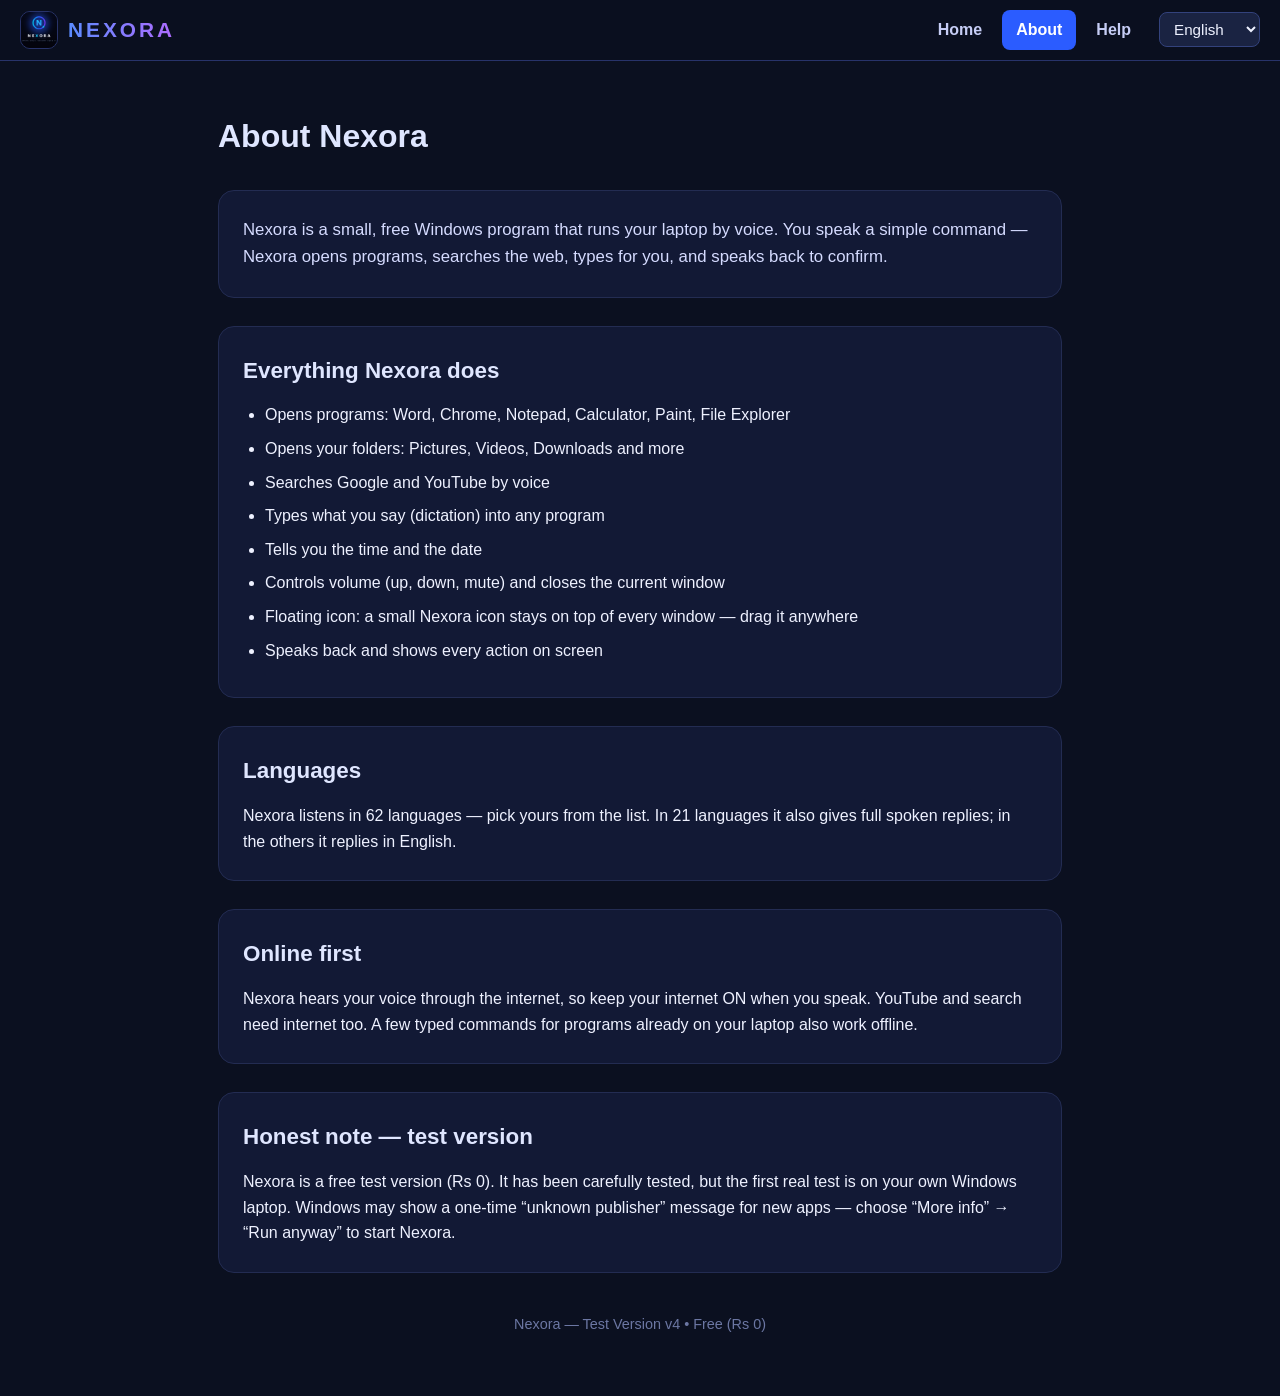
==== about.html @ fccac855 "New website: Home About Help + 8 languages, EXE download" ====
<!DOCTYPE html>
<html lang="en">
<head>
<meta charset="UTF-8">
<meta name="viewport" content="width=device-width, initial-scale=1.0">
<title data-i18n="title_about">About Nexora</title>
<link rel="icon" type="image/jpeg" href="logo.jpg">
<meta name="description" content="About Nexora — the free voice program that opens programs, searches, types and speaks back on your Windows laptop. 62 languages.">
<link rel="stylesheet" href="style.css">
</head>
<body>

<nav class="navbar">
  <a class="brand" href="index.html"><img src="logo.jpg" alt="Nexora logo"><span>NEXORA</span></a>
  <div class="nav-links">
    <a href="index.html" data-i18n="nav_home">Home</a>
    <a href="about.html" class="active" data-i18n="nav_about">About</a>
    <a href="help.html" data-i18n="nav_help">Help</a>
    <select id="lang-select" aria-label="Language">
      <option value="en">English</option>
      <option value="ur">اردو</option>
      <option value="hi">हिन्दी</option>
      <option value="ar">العربية</option>
      <option value="es">Español</option>
      <option value="fr">Français</option>
      <option value="de">Deutsch</option>
      <option value="tr">Türkçe</option>
    </select>
  </div>
</nav>

<div class="wrap">

  <h1 class="page-title" data-i18n="about_h">About Nexora</h1>

  <section>
    <p class="lead" data-i18n="about_intro">Nexora is a small, free Windows program that runs your laptop by voice. You speak a simple command — Nexora opens programs, searches the web, types for you, and speaks back to confirm.</p>
  </section>

  <section>
    <h2 data-i18n="about_does_h">Everything Nexora does</h2>
    <ul class="list">
      <li data-i18n="ab_li1">Opens programs: Word, Chrome, Notepad, Calculator, Paint, File Explorer</li>
      <li data-i18n="ab_li2">Opens your folders: Pictures, Videos, Downloads and more</li>
      <li data-i18n="ab_li3">Searches Google and YouTube by voice</li>
      <li data-i18n="ab_li4">Types what you say (dictation) into any program</li>
      <li data-i18n="ab_li5">Tells you the time and the date</li>
      <li data-i18n="ab_li6">Controls volume (up, down, mute) and closes the current window</li>
      <li data-i18n="ab_li7">Floating icon: a small Nexora icon stays on top of every window — drag it anywhere</li>
      <li data-i18n="ab_li8">Speaks back and shows every action on screen</li>
    </ul>
  </section>

  <section>
    <h2 data-i18n="about_lang_h">Languages</h2>
    <p data-i18n="about_lang_p">Nexora listens in 62 languages — pick yours from the list. In 21 languages it also gives full spoken replies; in the others it replies in English.</p>
  </section>

  <section>
    <h2 data-i18n="about_online_h">Online first</h2>
    <p data-i18n="about_online_p">Nexora hears your voice through the internet, so keep your internet ON when you speak. YouTube and search need internet too. A few typed commands for programs already on your laptop also work offline.</p>
  </section>

  <section>
    <h2 data-i18n="about_note_h">Honest note — test version</h2>
    <p data-i18n="about_note_p">Nexora is a free test version (Rs 0). It has been carefully tested, but the first real test is on your own Windows laptop. Windows may show a one-time “unknown publisher” message for new apps — choose “More info” → “Run anyway” to start Nexora.</p>
  </section>

  <footer data-i18n="footer_text">Nexora — Test Version v4 • Free (Rs 0)</footer>

</div>
<script src="strings.js"></script>
</body>
</html>
---- style.css ----
/* Nexora website — shared styles (dark navy, Nexora blue/purple) */
* { margin: 0; padding: 0; box-sizing: border-box; }
body { font-family: "Segoe UI", Arial, sans-serif; background: #0b1020; color: #eef1ff; line-height: 1.6; }

/* ---------- Navbar ---------- */
.navbar {
  position: sticky; top: 0; z-index: 50;
  display: flex; align-items: center; justify-content: space-between;
  flex-wrap: wrap; gap: 10px;
  padding: 10px 20px;
  background: rgba(11, 16, 32, .96);
  border-bottom: 1px solid #28336a;
}
.brand { display: flex; align-items: center; gap: 10px; text-decoration: none; }
.brand img { width: 38px; height: 38px; border-radius: 10px; border: 1px solid #28336a; }
.brand span {
  font-size: 1.3rem; font-weight: 800; letter-spacing: 3px;
  background: linear-gradient(90deg, #5b8cff, #b06bff);
  -webkit-background-clip: text; background-clip: text; color: transparent;
}
.nav-links { display: flex; align-items: center; gap: 6px; flex-wrap: wrap; }
.nav-links a {
  color: #c6cdf5; text-decoration: none; font-weight: 600;
  padding: 7px 14px; border-radius: 8px;
}
.nav-links a:hover { background: #1a2342; color: #fff; }
.nav-links a.active { background: #2b5cff; color: #fff; }
.nav-links select {
  margin-inline-start: 8px;
  background: #1a2342; color: #eef1ff;
  border: 1px solid #33427c; border-radius: 8px;
  padding: 7px 10px; font-size: .95rem; cursor: pointer;
}

/* ---------- Layout ---------- */
.wrap { max-width: 880px; margin: 0 auto; padding: 24px 18px 60px; }
header.hero { text-align: center; padding: 44px 0 10px; }
.logo-img { width: 168px; max-width: 62vw; border-radius: 24px; border: 1px solid #28336a; box-shadow: 0 12px 40px rgba(60,90,255,.35); }
.logo-text { font-size: 3.2rem; font-weight: 800; letter-spacing: 3px; background: linear-gradient(90deg, #5b8cff, #b06bff); -webkit-background-clip: text; background-clip: text; color: transparent; }
.tagline { font-size: 1.25rem; color: #c6cdf5; margin-top: 10px; }
.tagline-sub { color: #8f9ac9; margin-top: 4px; }
.badge { display: inline-block; margin-top: 16px; background: #1a2342; border: 1px solid #33427c; color: #a9bcff; padding: 4px 14px; border-radius: 999px; font-size: .9rem; }
h1.page-title { font-size: 2rem; margin: 26px 0 6px; color: #dfe6ff; }

/* ---------- Download ---------- */
.download { text-align: center; margin: 30px 0 8px; }
.btn { display: inline-block; background: linear-gradient(90deg, #2b5cff, #7a3cff); color: #fff; text-decoration: none; font-size: 1.2rem; font-weight: 700; padding: 16px 42px; border-radius: 12px; box-shadow: 0 8px 28px rgba(60,90,255,.4); }
.btn:hover { opacity: .92; }
.note { text-align: center; color: #8f9ac9; font-size: .9rem; margin-top: 10px; }
.zip-link { display: inline-block; margin-top: 12px; color: #9fd0ff; font-size: .95rem; }

/* ---------- Sections & cards ---------- */
section { background: #121935; border: 1px solid #232c52; border-radius: 16px; padding: 26px 24px; margin-top: 28px; }
h2 { font-size: 1.4rem; margin-bottom: 14px; color: #dfe6ff; }
.grid { display: grid; grid-template-columns: repeat(auto-fit, minmax(220px, 1fr)); gap: 14px; }
.card { background: #0e1430; border: 1px solid #232c52; border-radius: 12px; padding: 16px; }
.card b { display: block; font-size: 1.05rem; margin-bottom: 6px; }
.cmd { font-family: Consolas, monospace; background: #0a0e24; border: 1px solid #28336a; border-radius: 8px; padding: 3px 10px; display: inline-block; margin: 3px 2px; color: #9fd0ff; font-size: .95rem; }
ol.steps li, ul.list li { margin: 8px 0; margin-inline-start: 22px; }
p + p { margin-top: 8px; }
section p.lead { font-size: 1.05rem; color: #d5dbff; }

footer { text-align: center; color: #6c77a3; font-size: .9rem; margin-top: 40px; }
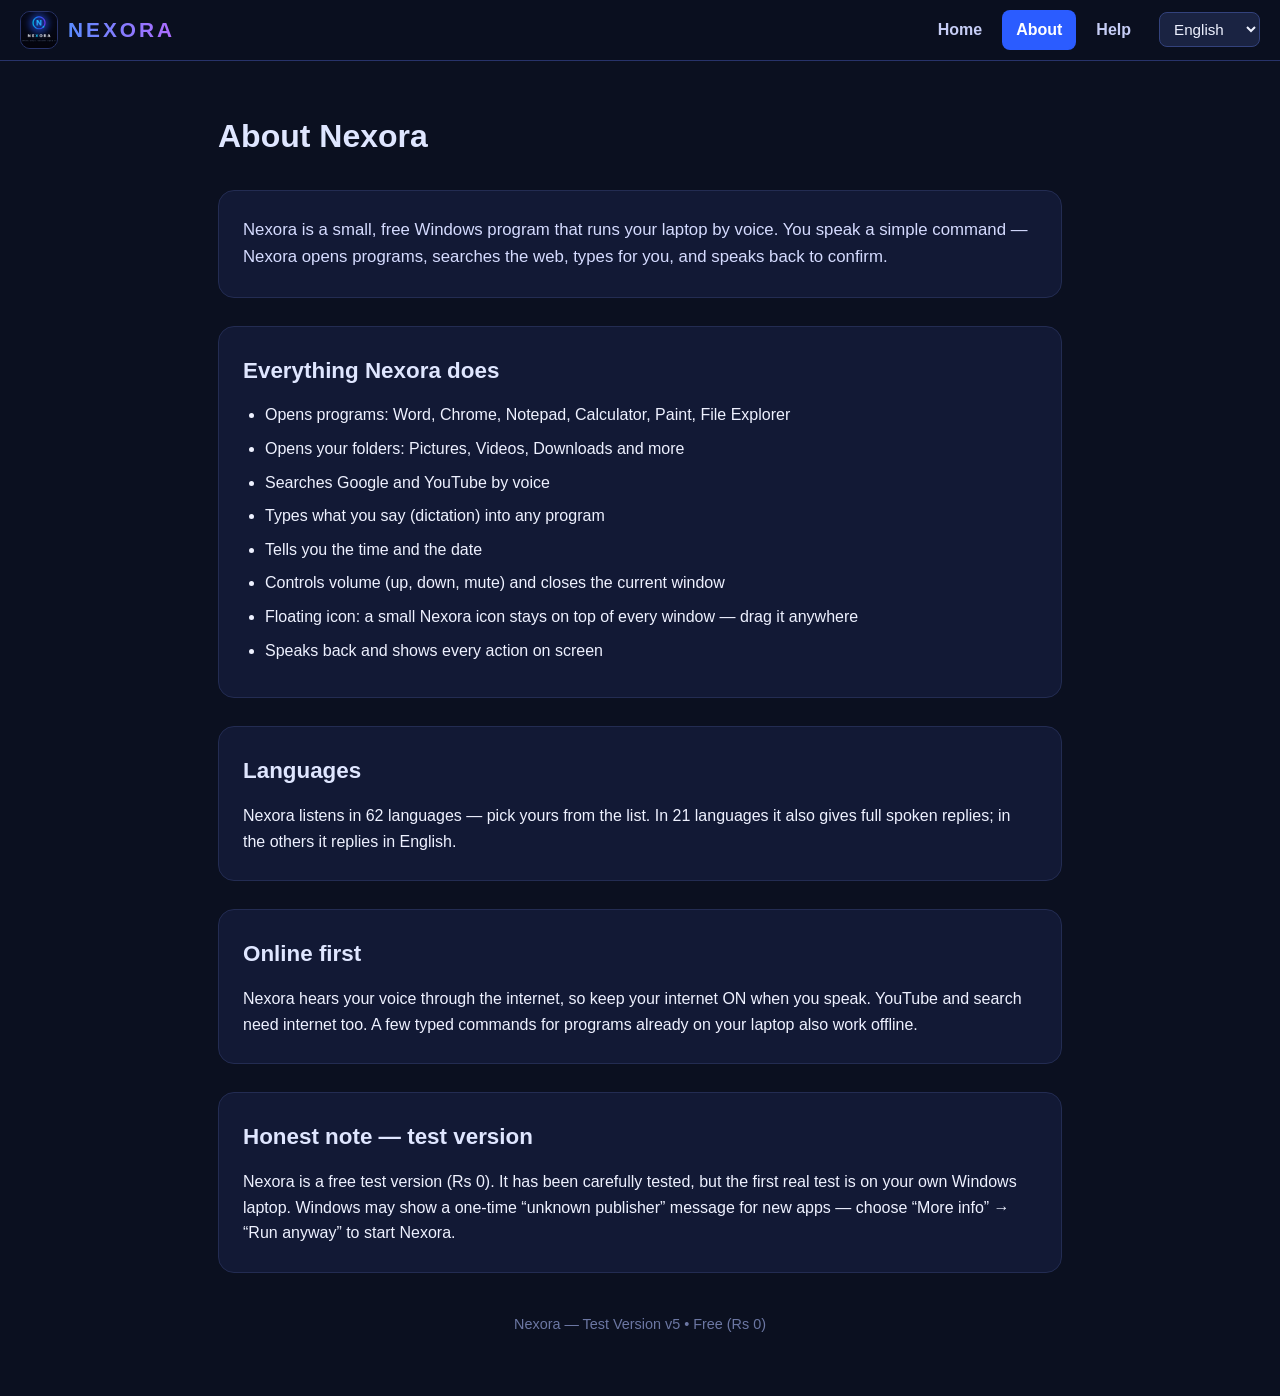
==== commit 45437b38: "Website v5 labels" ====
--- a/about.html
+++ b/about.html
@@ -66,7 +66,7 @@
     <p data-i18n="about_note_p">Nexora is a free test version (Rs 0). It has been carefully tested, but the first real test is on your own Windows laptop. Windows may show a one-time “unknown publisher” message for new apps — choose “More info” → “Run anyway” to start Nexora.</p>
   </section>
 
-  <footer data-i18n="footer_text">Nexora — Test Version v4 • Free (Rs 0)</footer>
+  <footer data-i18n="footer_text">Nexora — Test Version v5 • Free (Rs 0)</footer>
 
 </div>
 <script src="strings.js"></script>
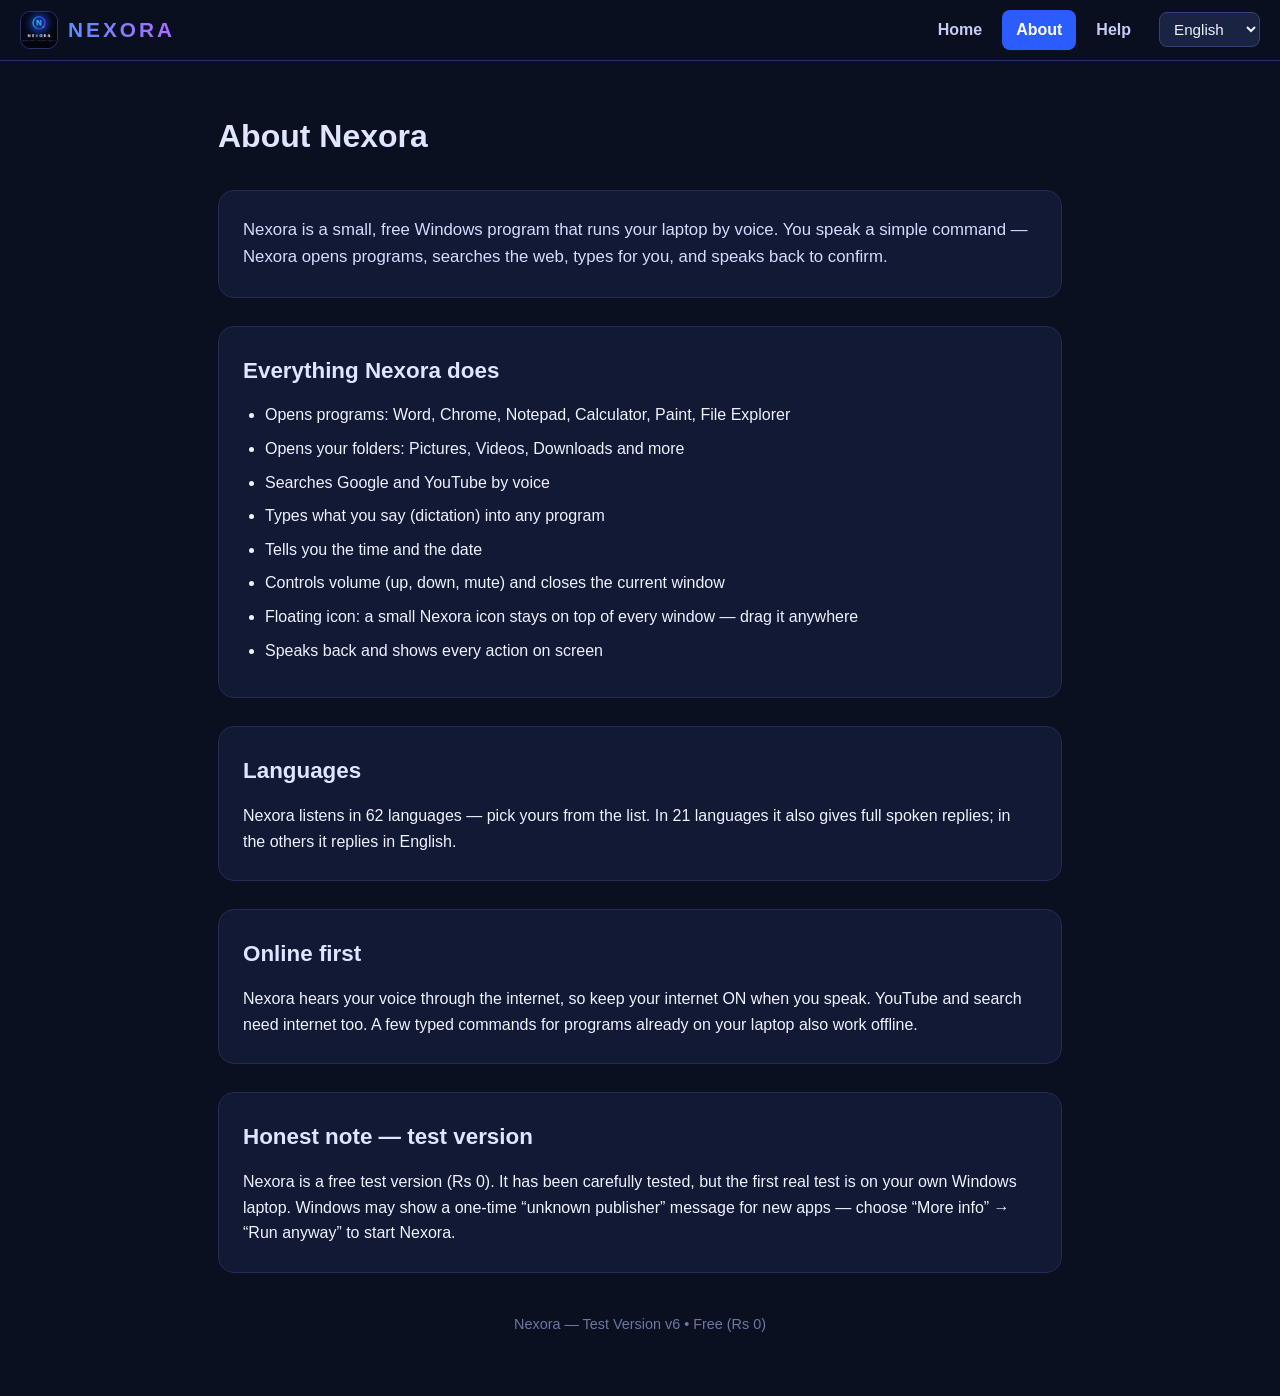
==== commit 50093a52: "Website v6 labels" ====
--- a/about.html
+++ b/about.html
@@ -66,7 +66,7 @@
     <p data-i18n="about_note_p">Nexora is a free test version (Rs 0). It has been carefully tested, but the first real test is on your own Windows laptop. Windows may show a one-time “unknown publisher” message for new apps — choose “More info” → “Run anyway” to start Nexora.</p>
   </section>
 
-  <footer data-i18n="footer_text">Nexora — Test Version v5 • Free (Rs 0)</footer>
+  <footer data-i18n="footer_text">Nexora — Test Version v6 • Free (Rs 0)</footer>
 
 </div>
 <script src="strings.js"></script>
